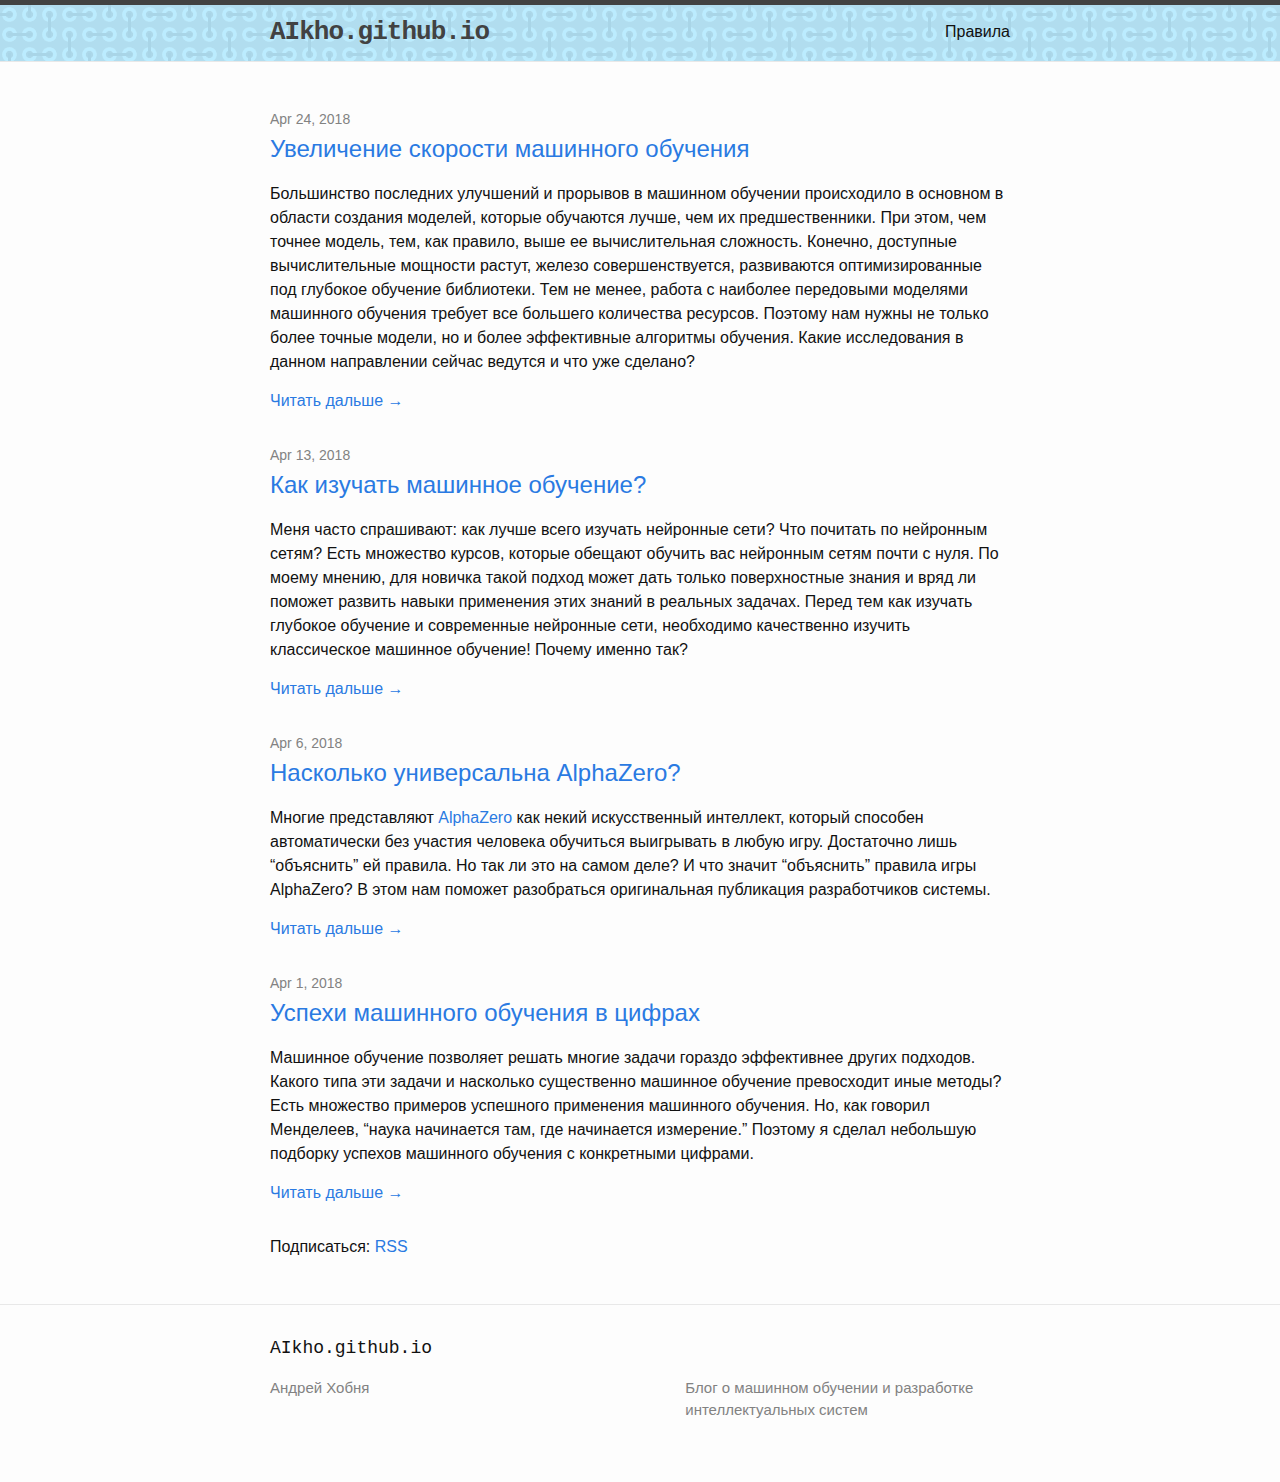
==== index.html @ f2a7d5c4 "new post" ====
<!DOCTYPE html>
<html lang="en"><head>
  <meta charset="utf-8">
  <meta http-equiv="X-UA-Compatible" content="IE=edge">
  <meta name="viewport" content="width=device-width, initial-scale=1"><!-- Begin Jekyll SEO tag v2.4.0 -->
<title>AIkho.github.io | Блог о машинном обучении и разработке интеллектуальных систем</title>
<meta name="generator" content="Jekyll v3.7.3" />
<meta property="og:title" content="AIkho.github.io" />
<meta name="author" content="Андрей Хобня" />
<meta property="og:locale" content="en_US" />
<meta name="description" content="Блог о машинном обучении и разработке интеллектуальных систем" />
<meta property="og:description" content="Блог о машинном обучении и разработке интеллектуальных систем" />
<link rel="canonical" href="https://aikho.github.io/" />
<meta property="og:url" content="https://aikho.github.io/" />
<meta property="og:site_name" content="AIkho.github.io" />
<script type="application/ld+json">
{"name":"AIkho.github.io","description":"Блог о машинном обучении и разработке интеллектуальных систем","author":{"@type":"Person","name":"Андрей Хобня"},"@type":"WebSite","url":"https://aikho.github.io/","headline":"AIkho.github.io","@context":"http://schema.org"}</script>
<!-- End Jekyll SEO tag -->
<link rel="stylesheet" href="/assets/main.css"><link type="application/atom+xml" rel="alternate" href="https://aikho.github.io/feed.xml" title="AIkho.github.io" /></head>
<body><header class="site-header" role="banner">

  <div class="wrapper"><a class="site-title" rel="author" href="/">AIkho.github.io</a><nav class="site-nav">
        <input type="checkbox" id="nav-trigger" class="nav-trigger" />
        <label for="nav-trigger">
          <span class="menu-icon">
            <svg viewBox="0 0 18 15" width="18px" height="15px">
              <path fill="#424242" d="M18,1.484c0,0.82-0.665,1.484-1.484,1.484H1.484C0.665,2.969,0,2.304,0,1.484l0,0C0,0.665,0.665,0,1.484,0 h15.031C17.335,0,18,0.665,18,1.484L18,1.484z"/>
              <path fill="#424242" d="M18,7.516C18,8.335,17.335,9,16.516,9H1.484C0.665,9,0,8.335,0,7.516l0,0c0-0.82,0.665-1.484,1.484-1.484 h15.031C17.335,6.031,18,6.696,18,7.516L18,7.516z"/>
              <path fill="#424242" d="M18,13.516C18,14.335,17.335,15,16.516,15H1.484C0.665,15,0,14.335,0,13.516l0,0 c0-0.82,0.665-1.484,1.484-1.484h15.031C17.335,12.031,18,12.696,18,13.516L18,13.516z"/>
            </svg>
          </span>
        </label>

        <div class="trigger"><a class="page-link" href="/rules/">Правила</a></div>
      </nav></div>
</header>
<main class="page-content" aria-label="Content">
      <div class="wrapper">
        <div class="home">
<h2 class="post-list-heading"></h2>
    <ul class="post-list"><li><span class="post-meta">Apr 24, 2018</span>
        <h3>
          <a class="post-link" href="/2018/04/24/machine-learning-training-performance.html">
            Увеличение скорости машинного обучения
          </a>
        </h3><p>Большинство последних улучшений и прорывов в машинном обучении происходило в основном в области создания моделей, которые обучаются лучше, чем их предшественники.
При этом, чем точнее модель, тем, как правило, выше ее вычислительная сложность.
Конечно, доступные вычислительные мощности растут, железо совершенствуется, развиваются оптимизированные под глубокое обучение библиотеки. Тем не менее,
работа с наиболее передовыми моделями машинного обучения требует все большего количества ресурсов. Поэтому нам нужны не только более точные модели,
но и более эффективные алгоритмы обучения.
Какие исследования в данном направлении сейчас ведутся и что уже сделано?</p>

<a href="/2018/04/24/machine-learning-training-performance.html" title="Увеличение скорости машинного обучения">Читать дальше →</a>
      </li><li><span class="post-meta">Apr 13, 2018</span>
        <h3>
          <a class="post-link" href="/2018/04/13/how-to-learn-machine-learning.html">
            Как изучать машинное обучение?
          </a>
        </h3><p>Меня часто спрашивают: как лучше всего изучать нейронные сети? Что почитать по нейронным сетям?
Есть множество курсов, которые обещают обучить вас нейронным сетям почти с нуля.
По моему мнению, для новичка такой подход может дать только поверхностные знания и вряд ли поможет развить навыки применения этих знаний в реальных задачах.
Перед тем как изучать глубокое обучение и современные нейронные сети, необходимо качественно изучить классическое машинное обучение!
Почему именно так?</p>

<a href="/2018/04/13/how-to-learn-machine-learning.html" title="Как изучать машинное обучение?">Читать дальше →</a>
      </li><li><span class="post-meta">Apr 6, 2018</span>
        <h3>
          <a class="post-link" href="/2018/04/06/how-universal-is-alpha-zero.html">
            Насколько универсальна AlphaZero?
          </a>
        </h3><p>Многие представляют <a href="https://ru.wikipedia.org/wiki/AlphaZero">AlphaZero</a> как некий искусственный интеллект, который способен автоматически без участия человека обучиться выигрывать в любую игру.
Достаточно лишь “объяснить” ей правила. Но так ли это на самом деле? И что значит “объяснить” правила игры AlphaZero?
В этом нам поможет разобраться оригинальная публикация разработчиков системы.</p>

<a href="/2018/04/06/how-universal-is-alpha-zero.html" title="Насколько универсальна AlphaZero?">Читать дальше →</a>
      </li><li><span class="post-meta">Apr 1, 2018</span>
        <h3>
          <a class="post-link" href="/2018/04/01/measurable-successes-of-ml.html">
            Успехи машинного обучения в цифрах
          </a>
        </h3><p>Машинное обучение позволяет решать многие задачи гораздо эффективнее других подходов.
Какого типа эти задачи и насколько существенно машинное обучение превосходит иные методы? 
Есть множество примеров успешного применения машинного обучения. Но, как говорил Менделеев, “наука начинается там, где начинается измерение.”
Поэтому я сделал небольшую подборку успехов машинного обучения с конкретными цифрами.</p>

<a href="/2018/04/01/measurable-successes-of-ml.html" title="Успехи машинного обучения в цифрах">Читать дальше →</a>
      </li></ul>

    <p class="rss-subscribe">Подписаться: <a href="/feed.xml">RSS</a></p></div>

      </div>
    </main><footer class="site-footer h-card">
  <data class="u-url" href="/"></data>

  <div class="wrapper">

    <h2 class="footer-heading">AIkho.github.io</h2>

    <div class="footer-col-wrapper">
      <div class="footer-col footer-col-1">
        <ul class="contact-list">
          <li class="p-name">Андрей Хобня</li></ul>
      </div>

      <div class="footer-col footer-col-2"><ul class="social-media-list"></ul>
</div>

      <div class="footer-col footer-col-3">
        <p>Блог о машинном обучении и разработке интеллектуальных систем</p>
      </div>
    </div>

  </div>

</footer>
</body>

</html>
---- assets/main.css ----
/**
 * Reset some basic elements
 */
body, h1, h2, h3, h4, h5, h6,
p, blockquote, pre, hr,
dl, dd, ol, ul, figure {
  margin: 0;
  padding: 0; }

/**
 * Basic styling
 */
body {
  font: 400 16px/1.5 -apple-system, BlinkMacSystemFont, "Segoe UI", Roboto, Helvetica, Arial, sans-serif, "Apple Color Emoji", "Segoe UI Emoji", "Segoe UI Symbol";
  color: #111;
  background-color: #fdfdfd;
  -webkit-text-size-adjust: 100%;
  -webkit-font-feature-settings: "kern" 1;
  -moz-font-feature-settings: "kern" 1;
  -o-font-feature-settings: "kern" 1;
  font-feature-settings: "kern" 1;
  font-kerning: normal; }

/**
 * Set `margin-bottom` to maintain vertical rhythm
 */
h1, h2, h3, h4, h5, h6,
p, blockquote, pre,
ul, ol, dl, figure,
.highlight {
  margin-bottom: 15px; }

/**
 * `main` element
 */
main {
  display: block;
  /* Default value of `display` of `main` element is 'inline' in IE 11. */ }

/**
 * Images
 */
img {
  max-width: 100%;
  vertical-align: middle; }

/**
 * Figures
 */
figure > img {
  display: block; }

figcaption {
  font-size: 14px; }

/**
 * Lists
 */
ul, ol {
  margin-left: 30px; }

li > ul,
li > ol {
  margin-bottom: 0; }

/**
 * Headings
 */
h1, h2, h3, h4, h5, h6 {
  font-weight: 400; }

/**
 * Links
 */
a {
  color: #2a7ae2;
  text-decoration: none; }
  a:visited {
    color: #1756a9; }
  a:hover {
    color: #111;
    text-decoration: underline; }
  .social-media-list a:hover {
    text-decoration: none; }
    .social-media-list a:hover .username {
      text-decoration: underline; }

/**
 * Blockquotes
 */
blockquote {
  color: #828282;
  border-left: 4px solid #e8e8e8;
  padding-left: 15px;
  font-size: 18px;
  letter-spacing: -1px;
  font-style: italic; }
  blockquote > :last-child {
    margin-bottom: 0; }

/**
 * Code formatting
 */
pre,
code {
  font-size: 15px;
  border: 1px solid #e8e8e8;
  border-radius: 3px;
  background-color: #eef; }

code {
  padding: 1px 5px; }

pre {
  padding: 8px 12px;
  overflow-x: auto; }
  pre > code {
    border: 0;
    padding-right: 0;
    padding-left: 0; }

/**
 * Wrapper
 */
.wrapper {
  max-width: -webkit-calc(800px - (30px * 2));
  max-width: calc(800px - (30px * 2));
  margin-right: auto;
  margin-left: auto;
  padding-right: 30px;
  padding-left: 30px; }
  @media screen and (max-width: 800px) {
    .wrapper {
      max-width: -webkit-calc(800px - (30px));
      max-width: calc(800px - (30px));
      padding-right: 15px;
      padding-left: 15px; } }

/**
 * Clearfix
 */
.wrapper:after, .footer-col-wrapper:after {
  content: "";
  display: table;
  clear: both; }

/**
 * Icons
 */
.svg-icon {
  width: 16px;
  height: 16px;
  display: inline-block;
  fill: #828282;
  padding-right: 5px;
  vertical-align: text-top; }

.social-media-list li + li {
  padding-top: 5px; }

/**
 * Tables
 */
table {
  margin-bottom: 30px;
  width: 100%;
  text-align: left;
  color: #3f3f3f;
  border-collapse: collapse;
  border: 1px solid #e8e8e8; }
  table tr:nth-child(even) {
    background-color: #f7f7f7; }
  table th, table td {
    padding: 10px 15px; }
  table th {
    background-color: #f0f0f0;
    border: 1px solid #dedede;
    border-bottom-color: #c9c9c9; }
  table td {
    border: 1px solid #e8e8e8; }

/**
 * Site header
 */
.site-header {
  border-top: 5px solid #424242;
  border-bottom: 1px solid #e8e8e8;
  min-height: 55.95px;
  background: url("./img/header_back.png");
  position: relative; }

.site-title {
  font-size: 26px;
  font-weight: bold;
  font-family: Courier;
  line-height: 54px;
  letter-spacing: -1px;
  margin-bottom: 0;
  float: left; }
  .site-title, .site-title:visited {
    color: #424242; }

.site-nav {
  float: right;
  line-height: 54px; }
  .site-nav .nav-trigger {
    display: none; }
  .site-nav .menu-icon {
    display: none; }
  .site-nav .page-link {
    color: #111;
    line-height: 1.5; }
    .site-nav .page-link:not(:last-child) {
      margin-right: 20px; }
  @media screen and (max-width: 600px) {
    .site-nav {
      position: absolute;
      top: 9px;
      right: 15px;
      background-color: #fdfdfd;
      border: 1px solid #e8e8e8;
      border-radius: 5px;
      text-align: right; }
      .site-nav label[for="nav-trigger"] {
        display: block;
        float: right;
        width: 36px;
        height: 36px;
        z-index: 2;
        cursor: pointer; }
      .site-nav .menu-icon {
        display: block;
        float: right;
        width: 36px;
        height: 26px;
        line-height: 0;
        padding-top: 10px;
        text-align: center; }
        .site-nav .menu-icon > svg path {
          fill: #424242; }
      .site-nav input ~ .trigger {
        clear: both;
        display: none; }
      .site-nav input:checked ~ .trigger {
        display: block;
        padding-bottom: 5px; }
      .site-nav .page-link {
        display: block;
        padding: 5px 10px;
        margin-left: 20px; }
        .site-nav .page-link:not(:last-child) {
          margin-right: 0; } }

/**
 * Site footer
 */
.site-footer {
  border-top: 1px solid #e8e8e8;
  padding: 30px 0; }

.footer-heading {
  font-size: 18px;
  margin-bottom: 15px;
  font-family: Courier; }

.contact-list,
.social-media-list {
  list-style: none;
  margin-left: 0; }

.footer-col-wrapper {
  font-size: 15px;
  color: #828282;
  margin-left: -15px; }

.footer-col {
  float: left;
  margin-bottom: 15px;
  padding-left: 15px; }

.footer-col-1 {
  width: -webkit-calc(35% - (30px / 2));
  width: calc(35% - (30px / 2)); }

.footer-col-2 {
  width: -webkit-calc(20% - (30px / 2));
  width: calc(20% - (30px / 2)); }

.footer-col-3 {
  width: -webkit-calc(45% - (30px / 2));
  width: calc(45% - (30px / 2)); }

@media screen and (max-width: 800px) {
  .footer-col-1,
  .footer-col-2 {
    width: -webkit-calc(50% - (30px / 2));
    width: calc(50% - (30px / 2)); }

  .footer-col-3 {
    width: -webkit-calc(100% - (30px / 2));
    width: calc(100% - (30px / 2)); } }
@media screen and (max-width: 600px) {
  .footer-col {
    float: none;
    width: -webkit-calc(100% - (30px / 2));
    width: calc(100% - (30px / 2)); } }
/**
 * Page content
 */
.page-content {
  padding: 30px 0; }

.page-heading {
  font-size: 32px; }

.post-list-heading {
  font-size: 28px; }

.post-list {
  margin-left: 0;
  list-style: none; }
  .post-list > li {
    margin-bottom: 30px; }

.post-meta {
  font-size: 14px;
  color: #828282; }

.post-link {
  display: block;
  font-size: 24px; }

/**
 * Posts
 */
.post-header {
  margin-bottom: 30px; }

.post-title {
  font-size: 42px;
  letter-spacing: -1px;
  line-height: 1; }
  @media screen and (max-width: 800px) {
    .post-title {
      font-size: 36px; } }

.post-content {
  margin-bottom: 30px; }
  .post-content h2 {
    font-size: 32px; }
    @media screen and (max-width: 800px) {
      .post-content h2 {
        font-size: 28px; } }
  .post-content h3 {
    font-size: 26px; }
    @media screen and (max-width: 800px) {
      .post-content h3 {
        font-size: 22px; } }
  .post-content h4 {
    font-size: 20px; }
    @media screen and (max-width: 800px) {
      .post-content h4 {
        font-size: 18px; } }

/**
 * Syntax highlighting styles
 */
.highlight {
  background: #fff; }
  .highlighter-rouge .highlight {
    background: #eef; }
  .highlight .c {
    color: #998;
    font-style: italic; }
  .highlight .err {
    color: #a61717;
    background-color: #e3d2d2; }
  .highlight .k {
    font-weight: bold; }
  .highlight .o {
    font-weight: bold; }
  .highlight .cm {
    color: #998;
    font-style: italic; }
  .highlight .cp {
    color: #999;
    font-weight: bold; }
  .highlight .c1 {
    color: #998;
    font-style: italic; }
  .highlight .cs {
    color: #999;
    font-weight: bold;
    font-style: italic; }
  .highlight .gd {
    color: #000;
    background-color: #fdd; }
  .highlight .gd .x {
    color: #000;
    background-color: #faa; }
  .highlight .ge {
    font-style: italic; }
  .highlight .gr {
    color: #a00; }
  .highlight .gh {
    color: #999; }
  .highlight .gi {
    color: #000;
    background-color: #dfd; }
  .highlight .gi .x {
    color: #000;
    background-color: #afa; }
  .highlight .go {
    color: #888; }
  .highlight .gp {
    color: #555; }
  .highlight .gs {
    font-weight: bold; }
  .highlight .gu {
    color: #aaa; }
  .highlight .gt {
    color: #a00; }
  .highlight .kc {
    font-weight: bold; }
  .highlight .kd {
    font-weight: bold; }
  .highlight .kp {
    font-weight: bold; }
  .highlight .kr {
    font-weight: bold; }
  .highlight .kt {
    color: #458;
    font-weight: bold; }
  .highlight .m {
    color: #099; }
  .highlight .s {
    color: #d14; }
  .highlight .na {
    color: #008080; }
  .highlight .nb {
    color: #0086B3; }
  .highlight .nc {
    color: #458;
    font-weight: bold; }
  .highlight .no {
    color: #008080; }
  .highlight .ni {
    color: #800080; }
  .highlight .ne {
    color: #900;
    font-weight: bold; }
  .highlight .nf {
    color: #900;
    font-weight: bold; }
  .highlight .nn {
    color: #555; }
  .highlight .nt {
    color: #000080; }
  .highlight .nv {
    color: #008080; }
  .highlight .ow {
    font-weight: bold; }
  .highlight .w {
    color: #bbb; }
  .highlight .mf {
    color: #099; }
  .highlight .mh {
    color: #099; }
  .highlight .mi {
    color: #099; }
  .highlight .mo {
    color: #099; }
  .highlight .sb {
    color: #d14; }
  .highlight .sc {
    color: #d14; }
  .highlight .sd {
    color: #d14; }
  .highlight .s2 {
    color: #d14; }
  .highlight .se {
    color: #d14; }
  .highlight .sh {
    color: #d14; }
  .highlight .si {
    color: #d14; }
  .highlight .sx {
    color: #d14; }
  .highlight .sr {
    color: #009926; }
  .highlight .s1 {
    color: #d14; }
  .highlight .ss {
    color: #990073; }
  .highlight .bp {
    color: #999; }
  .highlight .vc {
    color: #008080; }
  .highlight .vg {
    color: #008080; }
  .highlight .vi {
    color: #008080; }
  .highlight .il {
    color: #099; }
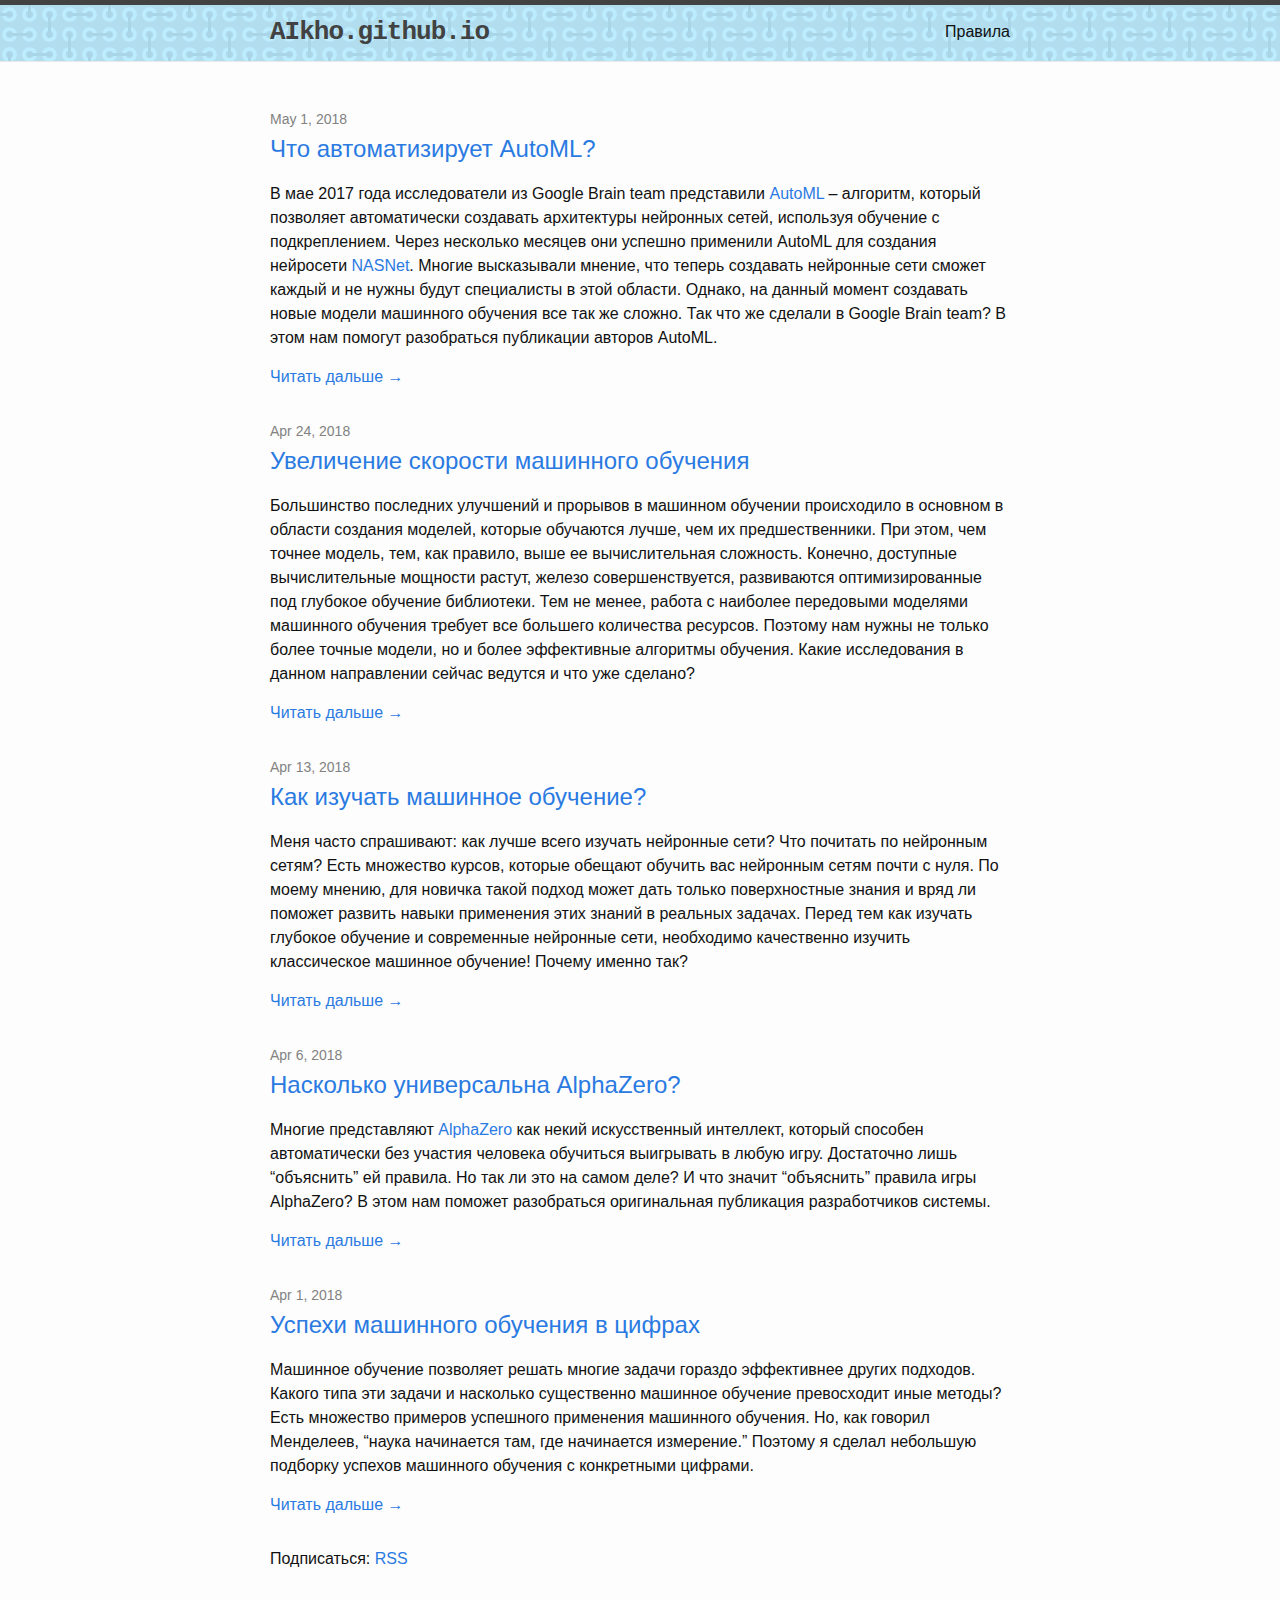
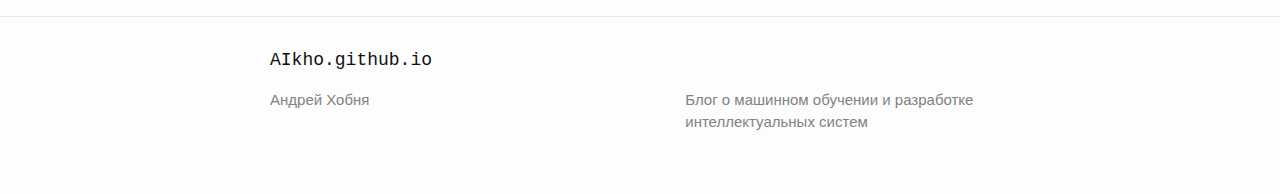
==== commit f0ca3612: "new post" ====
--- a/index.html
+++ b/index.html
@@ -38,7 +38,19 @@
       <div class="wrapper">
         <div class="home">
 <h2 class="post-list-heading"></h2>
-    <ul class="post-list"><li><span class="post-meta">Apr 24, 2018</span>
+    <ul class="post-list"><li><span class="post-meta">May 1, 2018</span>
+        <h3>
+          <a class="post-link" href="/2018/05/01/what-does-automl-automate.html">
+            Что автоматизирует AutoML?
+          </a>
+        </h3><p>В мае 2017 года исследователи из Google Brain team представили <a href="https://research.googleblog.com/2017/05/using-machine-learning-to-explore.html">AutoML</a> – алгоритм,
+который позволяет автоматически создавать архитектуры нейронных сетей, используя обучение с подкреплением. Через несколько месяцев они успешно применили AutoML
+для создания нейросети <a href="https://research.googleblog.com/2017/11/automl-for-large-scale-image.html">NASNet</a>. Многие высказывали мнение, что теперь создавать
+нейронные сети сможет каждый и не нужны будут специалисты в этой области. Однако, на данный момент создавать новые модели машинного обучения все так же сложно.
+Так что же сделали в Google Brain team? В этом нам помогут разобраться публикации авторов AutoML.</p>
+
+<a href="/2018/05/01/what-does-automl-automate.html" title="Что автоматизирует AutoML?">Читать дальше →</a>
+      </li><li><span class="post-meta">Apr 24, 2018</span>
         <h3>
           <a class="post-link" href="/2018/04/24/machine-learning-training-performance.html">
             Увеличение скорости машинного обучения
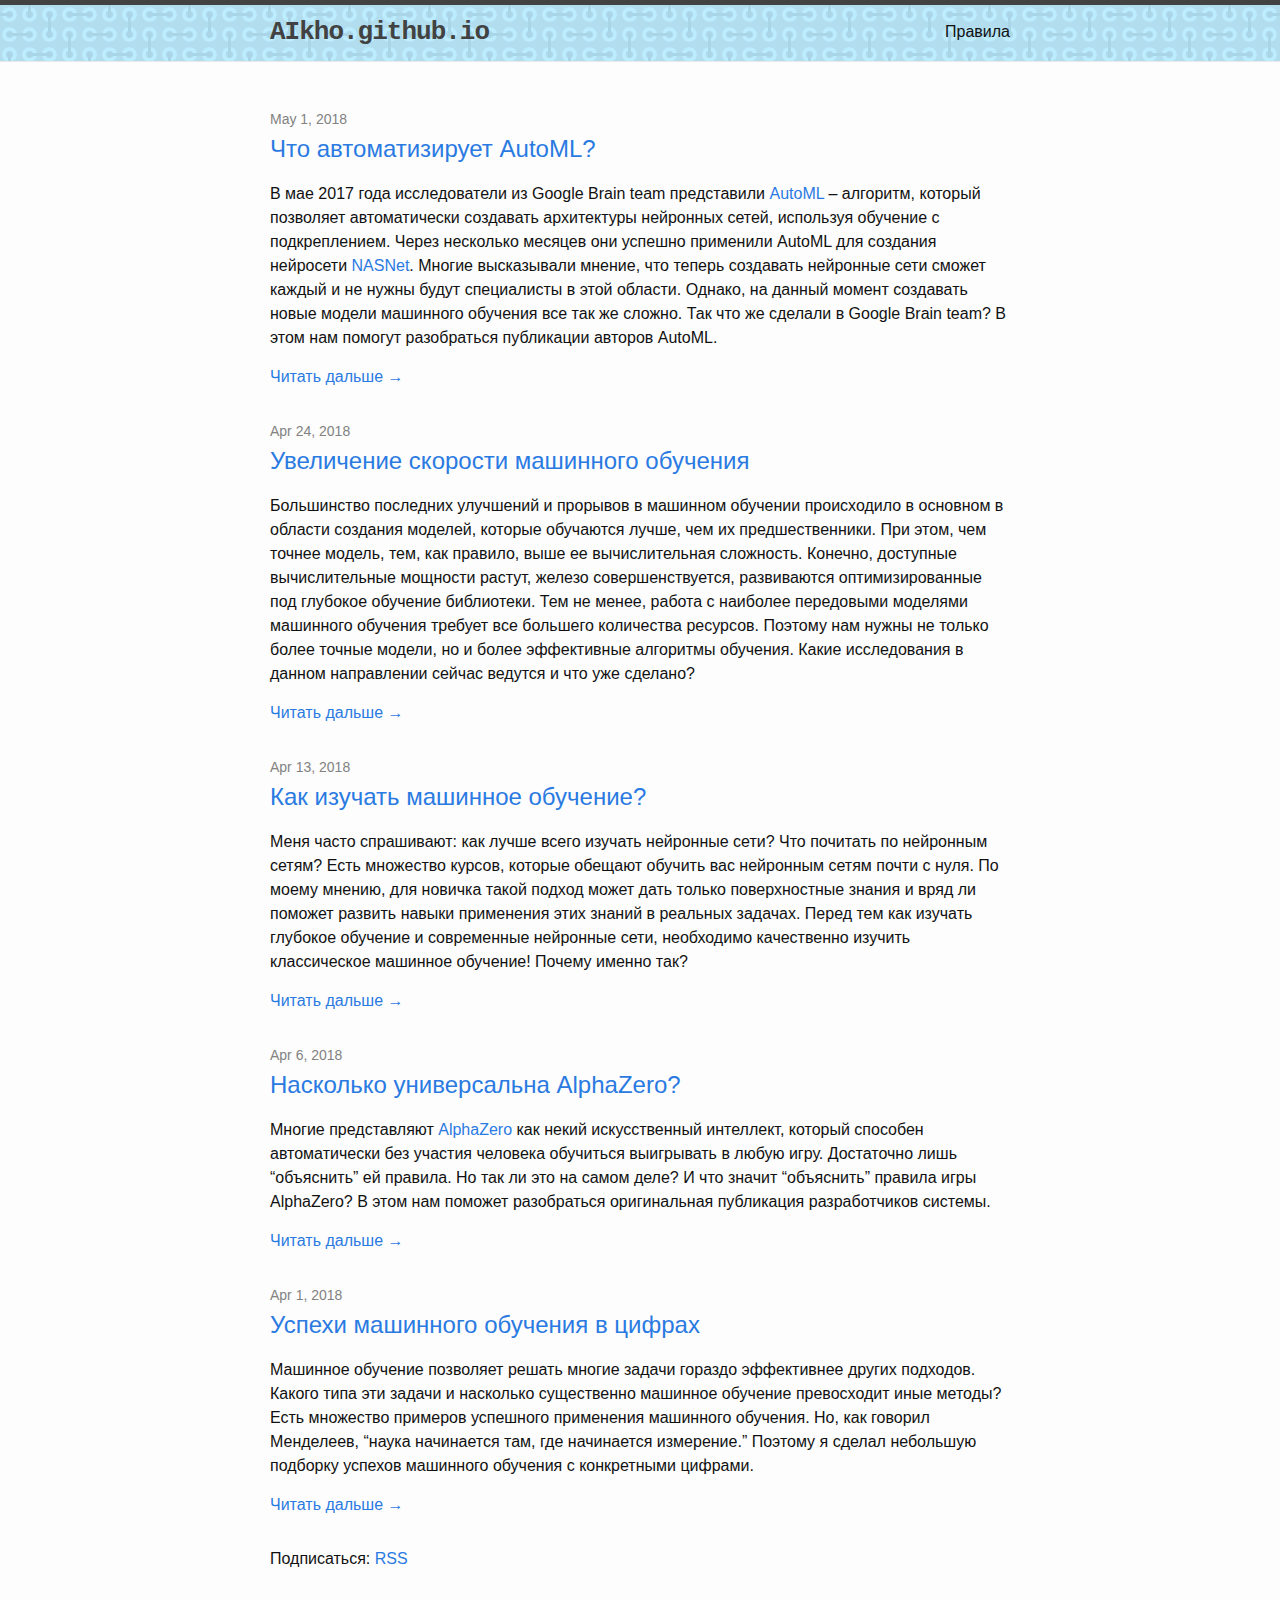
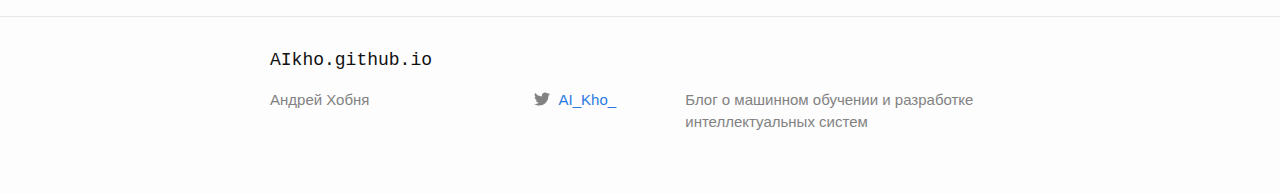
==== commit 0deaa164: "add twitter link" ====
--- a/index.html
+++ b/index.html
@@ -114,7 +114,7 @@
           <li class="p-name">Андрей Хобня</li></ul>
       </div>
 
-      <div class="footer-col footer-col-2"><ul class="social-media-list"></ul>
+      <div class="footer-col footer-col-2"><ul class="social-media-list"><li><a href="https://www.twitter.com/AI_Kho_"><svg class="svg-icon"><use xlink:href="/assets/minima-social-icons.svg#twitter"></use></svg> <span class="username">AI_Kho_</span></a></li></ul>
 </div>
 
       <div class="footer-col footer-col-3">
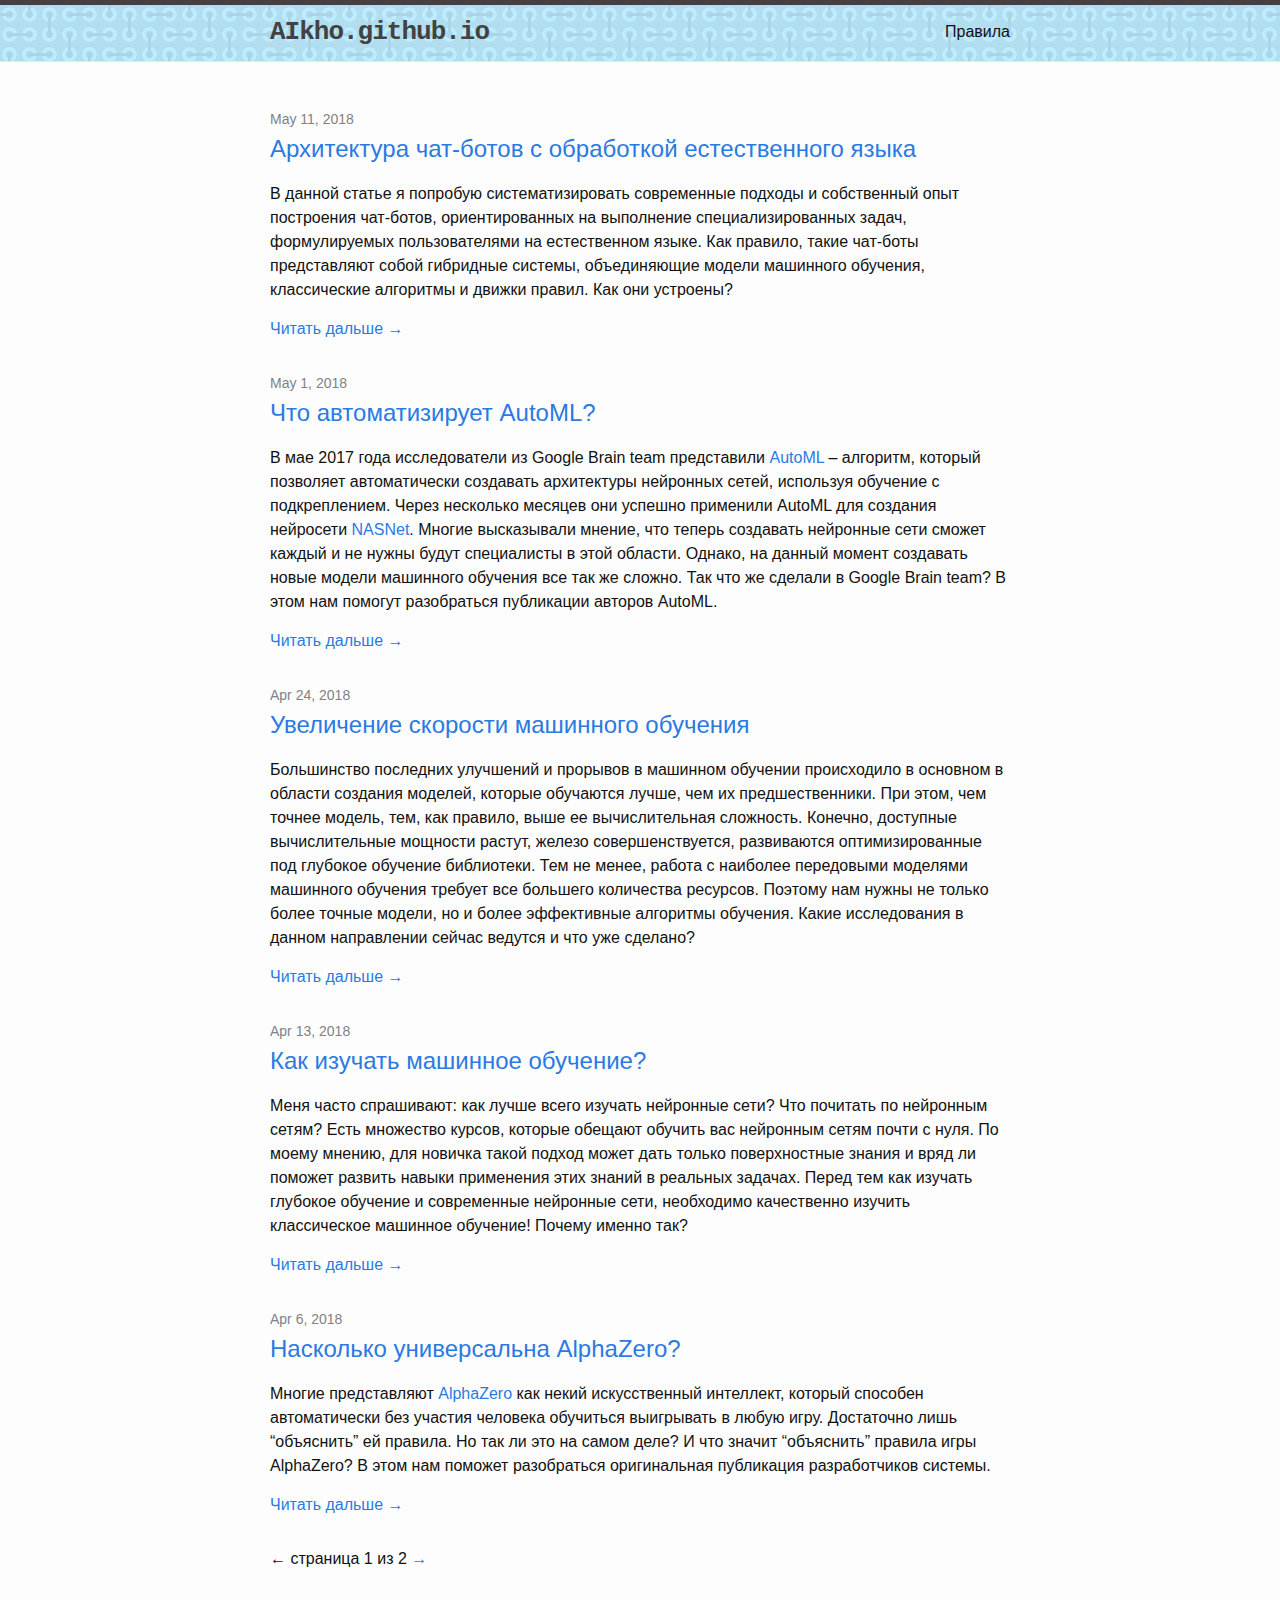
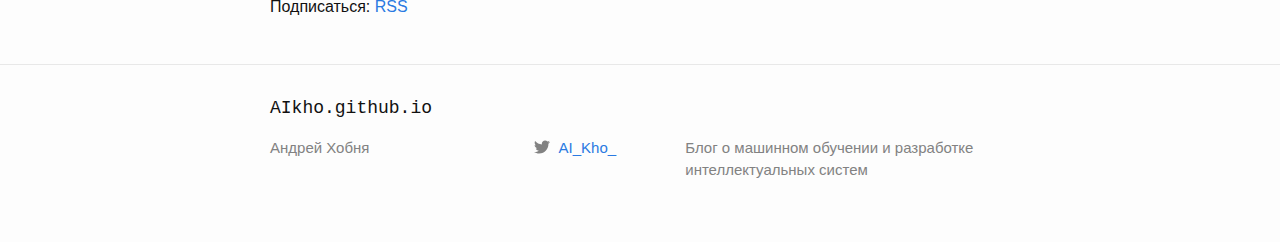
==== commit 75d9ed1b: "new post and pagination" ====
--- a/index.html
+++ b/index.html
@@ -13,6 +13,7 @@
 <link rel="canonical" href="https://aikho.github.io/" />
 <meta property="og:url" content="https://aikho.github.io/" />
 <meta property="og:site_name" content="AIkho.github.io" />
+<link rel="next" href="https://aikho.github.io/blog/page2/" />
 <script type="application/ld+json">
 {"name":"AIkho.github.io","description":"Блог о машинном обучении и разработке интеллектуальных систем","author":{"@type":"Person","name":"Андрей Хобня"},"@type":"WebSite","url":"https://aikho.github.io/","headline":"AIkho.github.io","@context":"http://schema.org"}</script>
 <!-- End Jekyll SEO tag -->
@@ -36,9 +37,18 @@
 </header>
 <main class="page-content" aria-label="Content">
       <div class="wrapper">
-        <div class="home">
-<h2 class="post-list-heading"></h2>
-    <ul class="post-list"><li><span class="post-meta">May 1, 2018</span>
+        <div class="home"><h2 class="post-list-heading"></h2>
+    <ul class="post-list"><li><span class="post-meta">May 11, 2018</span>
+        <h3>
+          <a class="post-link" href="/2018/05/11/architecture-of-task-oriented-chat-bots.html">
+            Архитектура чат-ботов с обработкой естественного языка
+          </a>
+        </h3><p>В данной статье я попробую систематизировать современные подходы и собственный опыт построения чат-ботов, ориентированных на выполнение специализированных задач,
+формулируемых пользователями на естественном языке. Как правило, такие чат-боты представляют собой гибридные системы, объединяющие модели машинного обучения,
+классические алгоритмы и движки правил. Как они устроены?</p>
+
+<a href="/2018/05/11/architecture-of-task-oriented-chat-bots.html" title="Архитектура чат-ботов с обработкой естественного языка">Читать дальше →</a>
+      </li><li><span class="post-meta">May 1, 2018</span>
         <h3>
           <a class="post-link" href="/2018/05/01/what-does-automl-automate.html">
             Что автоматизирует AutoML?
@@ -85,19 +95,20 @@
 В этом нам поможет разобраться оригинальная публикация разработчиков системы.</p>
 
 <a href="/2018/04/06/how-universal-is-alpha-zero.html" title="Насколько универсальна AlphaZero?">Читать дальше →</a>
-      </li><li><span class="post-meta">Apr 1, 2018</span>
-        <h3>
-          <a class="post-link" href="/2018/04/01/measurable-successes-of-ml.html">
-            Успехи машинного обучения в цифрах
-          </a>
-        </h3><p>Машинное обучение позволяет решать многие задачи гораздо эффективнее других подходов.
-Какого типа эти задачи и насколько существенно машинное обучение превосходит иные методы? 
-Есть множество примеров успешного применения машинного обучения. Но, как говорил Менделеев, “наука начинается там, где начинается измерение.”
-Поэтому я сделал небольшую подборку успехов машинного обучения с конкретными цифрами.</p>
-
-<a href="/2018/04/01/measurable-successes-of-ml.html" title="Успехи машинного обучения в цифрах">Читать дальше →</a>
       </li></ul>
 
+    <!-- Pagination links -->
+    <div class="pagination">
+    
+      <span class="previous">← </span>
+    
+      <span class="page_number ">страница 1 из 2</span>
+    
+      <a href="/blog/page2/" class="next" title="Предыдущая"> →</a>
+    
+    </div>
+
+    <div>&nbsp;</div>
     <p class="rss-subscribe">Подписаться: <a href="/feed.xml">RSS</a></p></div>
 
       </div>
--- a/assets/main.css
+++ b/assets/main.css
@@ -178,6 +178,10 @@
     border-bottom-color: #c9c9c9; }
   table td {
     border: 1px solid #e8e8e8; }
+
+.center-image {
+  margin: 0 auto;
+  display: block; }
 
 /**
  * Site header
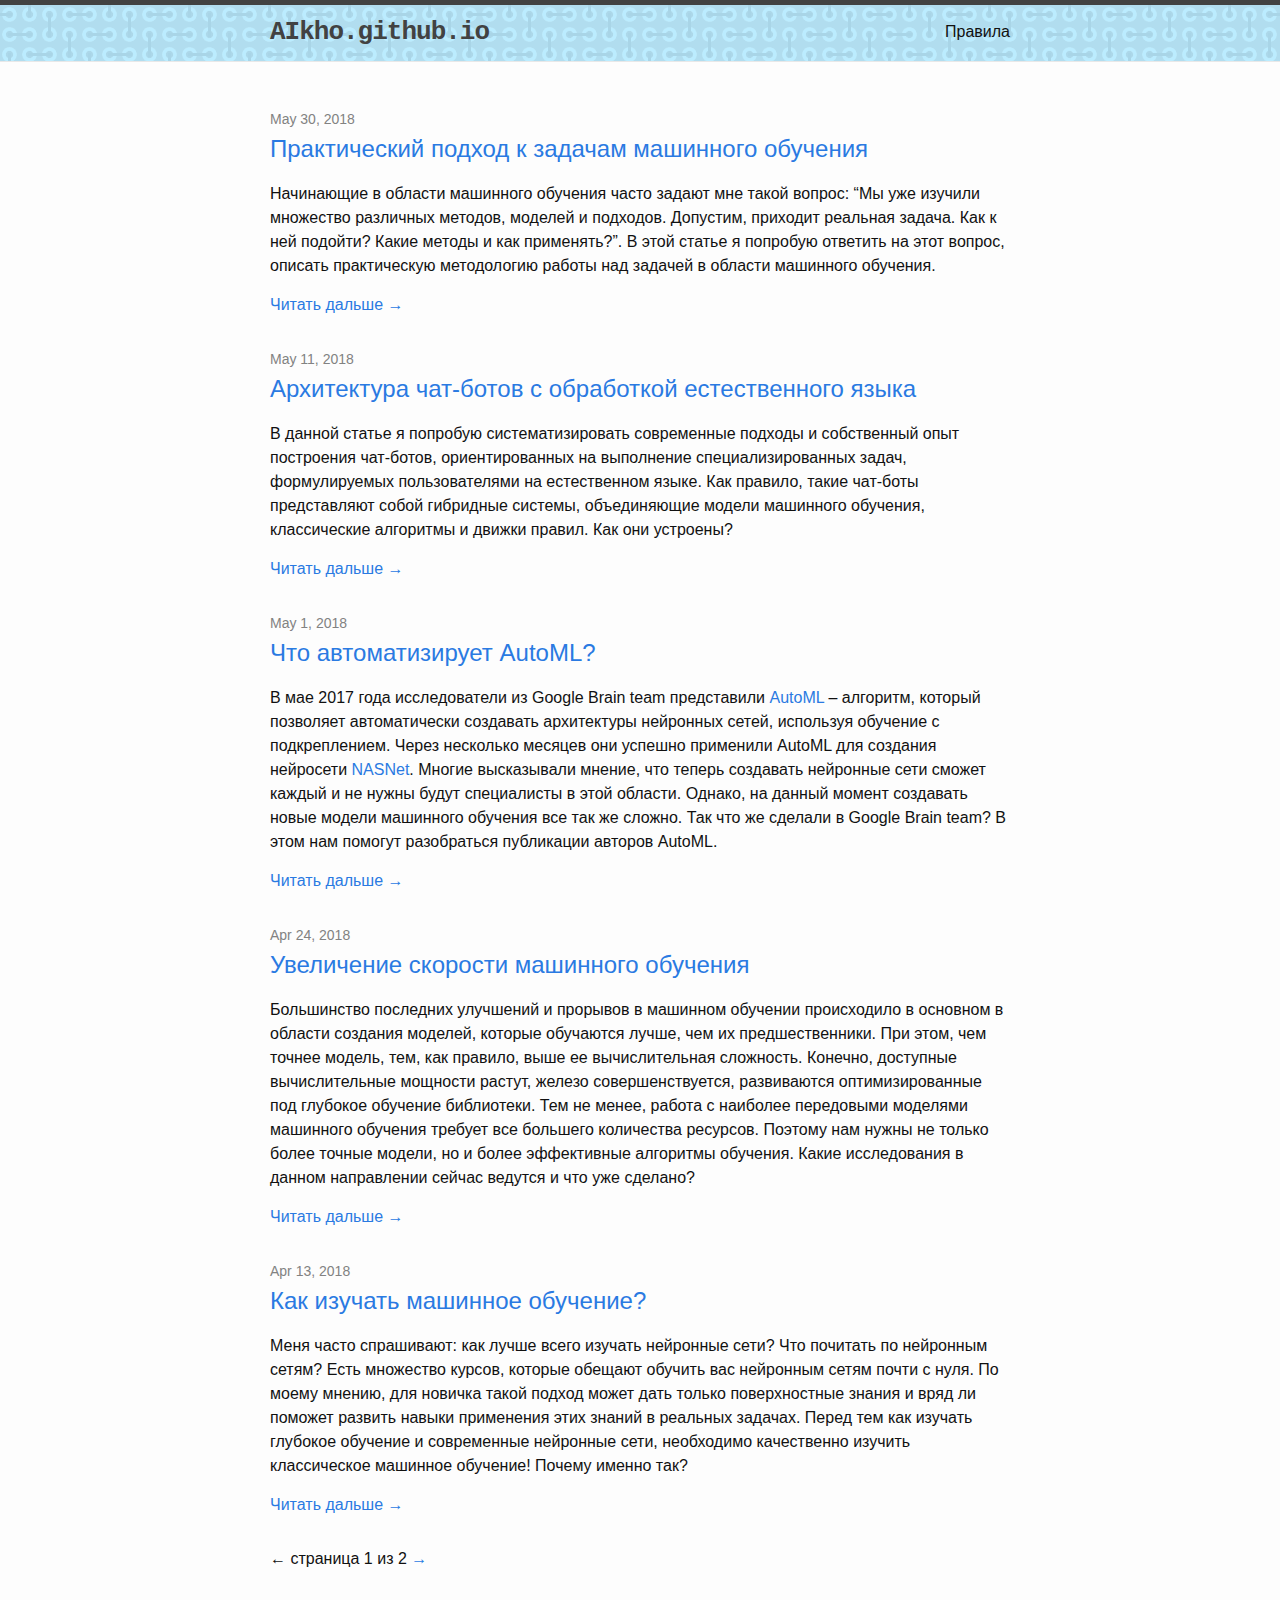
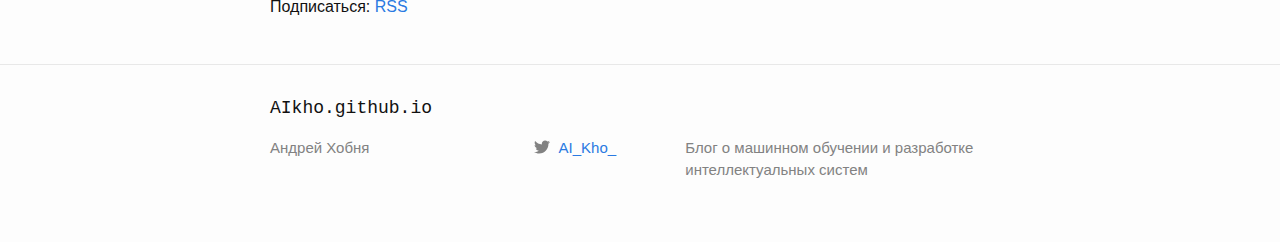
==== commit ad2c4cbc: "new post" ====
--- a/index.html
+++ b/index.html
@@ -38,7 +38,17 @@
 <main class="page-content" aria-label="Content">
       <div class="wrapper">
         <div class="home"><h2 class="post-list-heading"></h2>
-    <ul class="post-list"><li><span class="post-meta">May 11, 2018</span>
+    <ul class="post-list"><li><span class="post-meta">May 30, 2018</span>
+        <h3>
+          <a class="post-link" href="/2018/05/30/practical-approach-to-ml-problems.html">
+            Практический подход к задачам машинного обучения
+          </a>
+        </h3><p>Начинающие в области машинного обучения часто задают мне такой вопрос: “Мы уже изучили множество различных методов, моделей и подходов.
+Допустим, приходит реальная задача. Как к ней подойти? Какие методы и как применять?”. В этой статье я попробую ответить на этот вопрос, описать практическую
+методологию работы над задачей в области машинного обучения.</p>
+
+<a href="/2018/05/30/practical-approach-to-ml-problems.html" title="Практический подход к задачам машинного обучения">Читать дальше →</a>
+      </li><li><span class="post-meta">May 11, 2018</span>
         <h3>
           <a class="post-link" href="/2018/05/11/architecture-of-task-oriented-chat-bots.html">
             Архитектура чат-ботов с обработкой естественного языка
@@ -85,16 +95,6 @@
 Почему именно так?</p>
 
 <a href="/2018/04/13/how-to-learn-machine-learning.html" title="Как изучать машинное обучение?">Читать дальше →</a>
-      </li><li><span class="post-meta">Apr 6, 2018</span>
-        <h3>
-          <a class="post-link" href="/2018/04/06/how-universal-is-alpha-zero.html">
-            Насколько универсальна AlphaZero?
-          </a>
-        </h3><p>Многие представляют <a href="https://ru.wikipedia.org/wiki/AlphaZero">AlphaZero</a> как некий искусственный интеллект, который способен автоматически без участия человека обучиться выигрывать в любую игру.
-Достаточно лишь “объяснить” ей правила. Но так ли это на самом деле? И что значит “объяснить” правила игры AlphaZero?
-В этом нам поможет разобраться оригинальная публикация разработчиков системы.</p>
-
-<a href="/2018/04/06/how-universal-is-alpha-zero.html" title="Насколько универсальна AlphaZero?">Читать дальше →</a>
       </li></ul>
 
     <!-- Pagination links -->
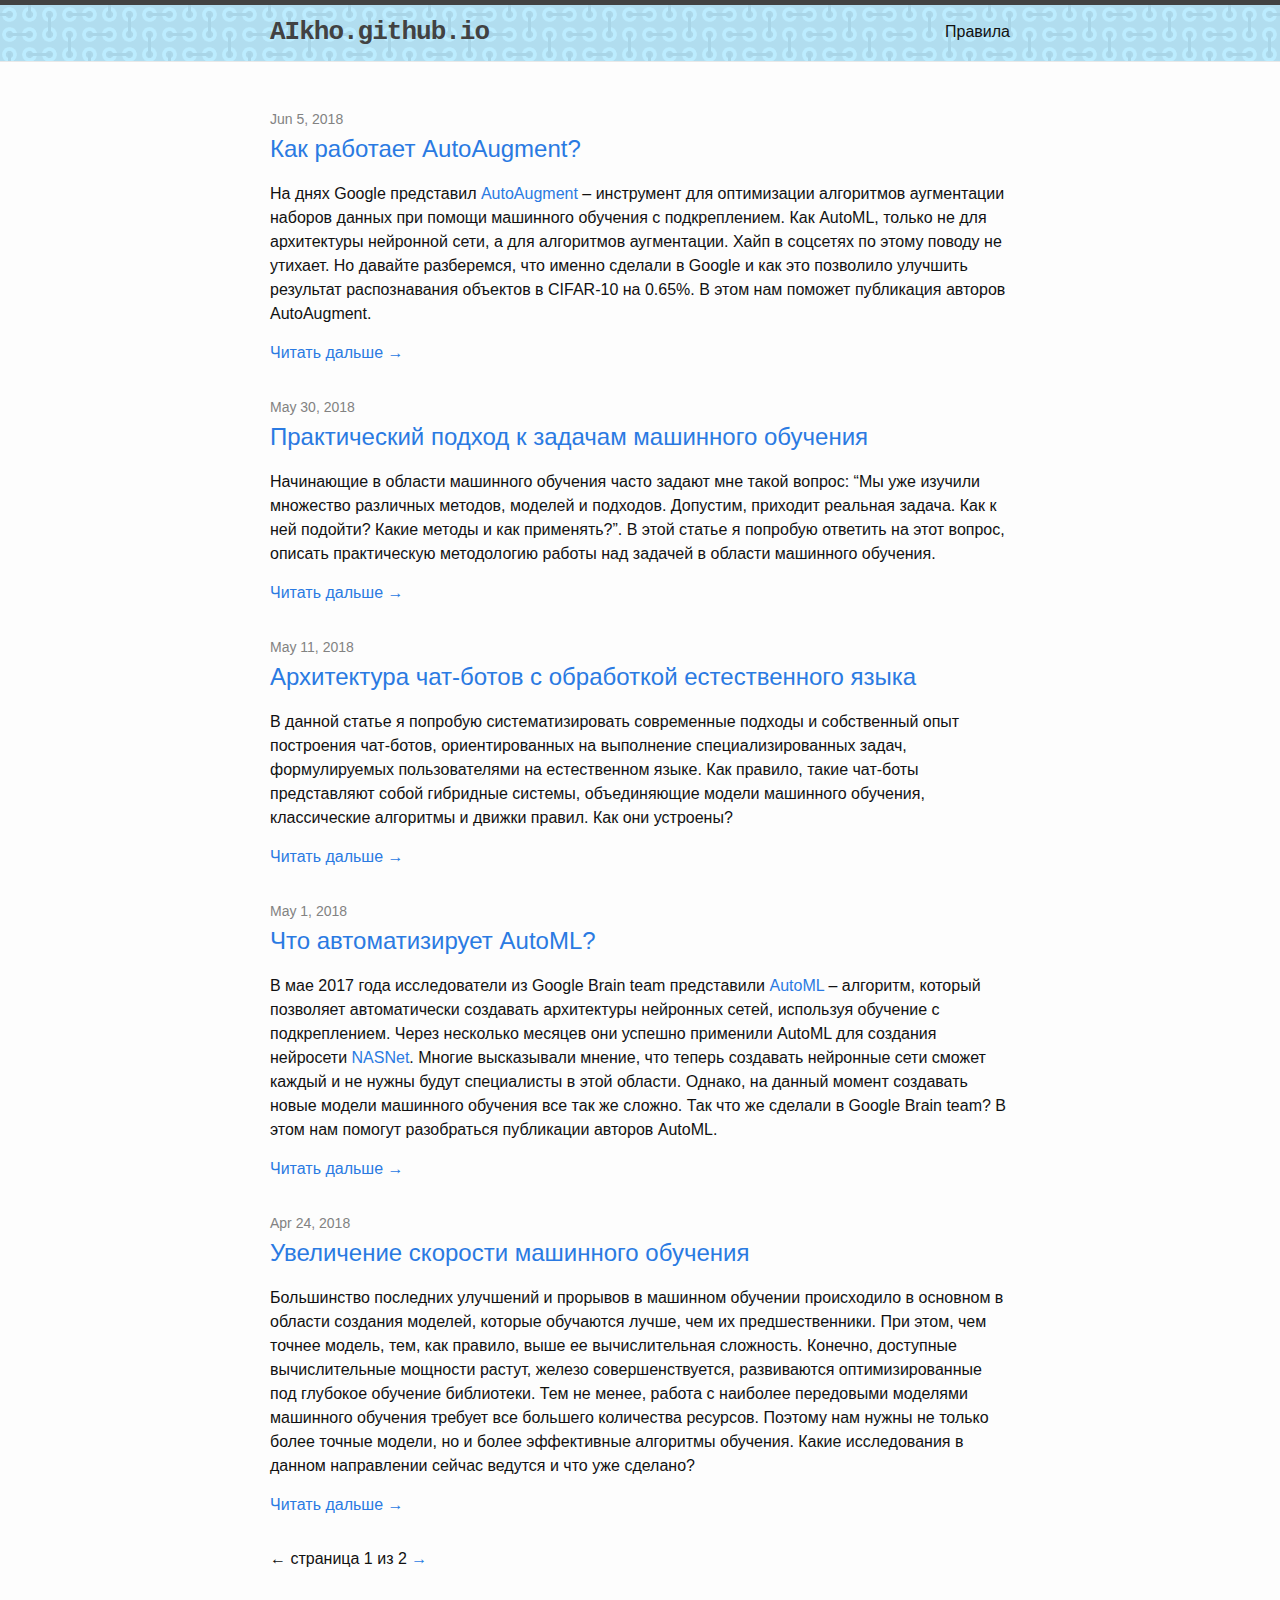
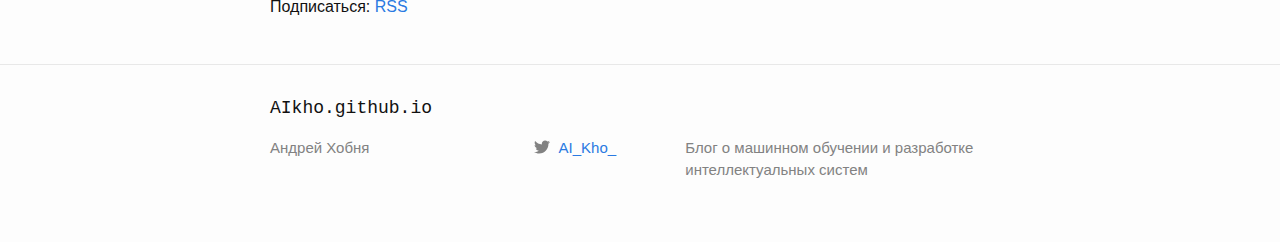
==== commit 8de3757a: "new post" ====
--- a/index.html
+++ b/index.html
@@ -38,7 +38,18 @@
 <main class="page-content" aria-label="Content">
       <div class="wrapper">
         <div class="home"><h2 class="post-list-heading"></h2>
-    <ul class="post-list"><li><span class="post-meta">May 30, 2018</span>
+    <ul class="post-list"><li><span class="post-meta">Jun 5, 2018</span>
+        <h3>
+          <a class="post-link" href="/2018/06/05/how-does-autoaugment-work.html">
+            Как работает AutoAugment?
+          </a>
+        </h3><p>На днях Google представил <a href="https://ai.googleblog.com/2018/06/improving-deep-learning-performance.html">AutoAugment</a> – инструмент для оптимизации алгоритмов
+аугментации наборов данных при помощи машинного обучения с подкреплением. Как AutoML, только не для архитектуры нейронной сети, а для алгоритмов аугментации. Хайп в соцсетях по
+этому поводу не утихает. Но давайте разберемся, что именно сделали в Google и как это позволило улучшить результат распознавания объектов в CIFAR-10 на 0.65%.
+В этом нам поможет публикация авторов AutoAugment.</p>
+
+<a href="/2018/06/05/how-does-autoaugment-work.html" title="Как работает AutoAugment?">Читать дальше →</a>
+      </li><li><span class="post-meta">May 30, 2018</span>
         <h3>
           <a class="post-link" href="/2018/05/30/practical-approach-to-ml-problems.html">
             Практический подход к задачам машинного обучения
@@ -83,18 +94,6 @@
 Какие исследования в данном направлении сейчас ведутся и что уже сделано?</p>
 
 <a href="/2018/04/24/machine-learning-training-performance.html" title="Увеличение скорости машинного обучения">Читать дальше →</a>
-      </li><li><span class="post-meta">Apr 13, 2018</span>
-        <h3>
-          <a class="post-link" href="/2018/04/13/how-to-learn-machine-learning.html">
-            Как изучать машинное обучение?
-          </a>
-        </h3><p>Меня часто спрашивают: как лучше всего изучать нейронные сети? Что почитать по нейронным сетям?
-Есть множество курсов, которые обещают обучить вас нейронным сетям почти с нуля.
-По моему мнению, для новичка такой подход может дать только поверхностные знания и вряд ли поможет развить навыки применения этих знаний в реальных задачах.
-Перед тем как изучать глубокое обучение и современные нейронные сети, необходимо качественно изучить классическое машинное обучение!
-Почему именно так?</p>
-
-<a href="/2018/04/13/how-to-learn-machine-learning.html" title="Как изучать машинное обучение?">Читать дальше →</a>
       </li></ul>
 
     <!-- Pagination links -->
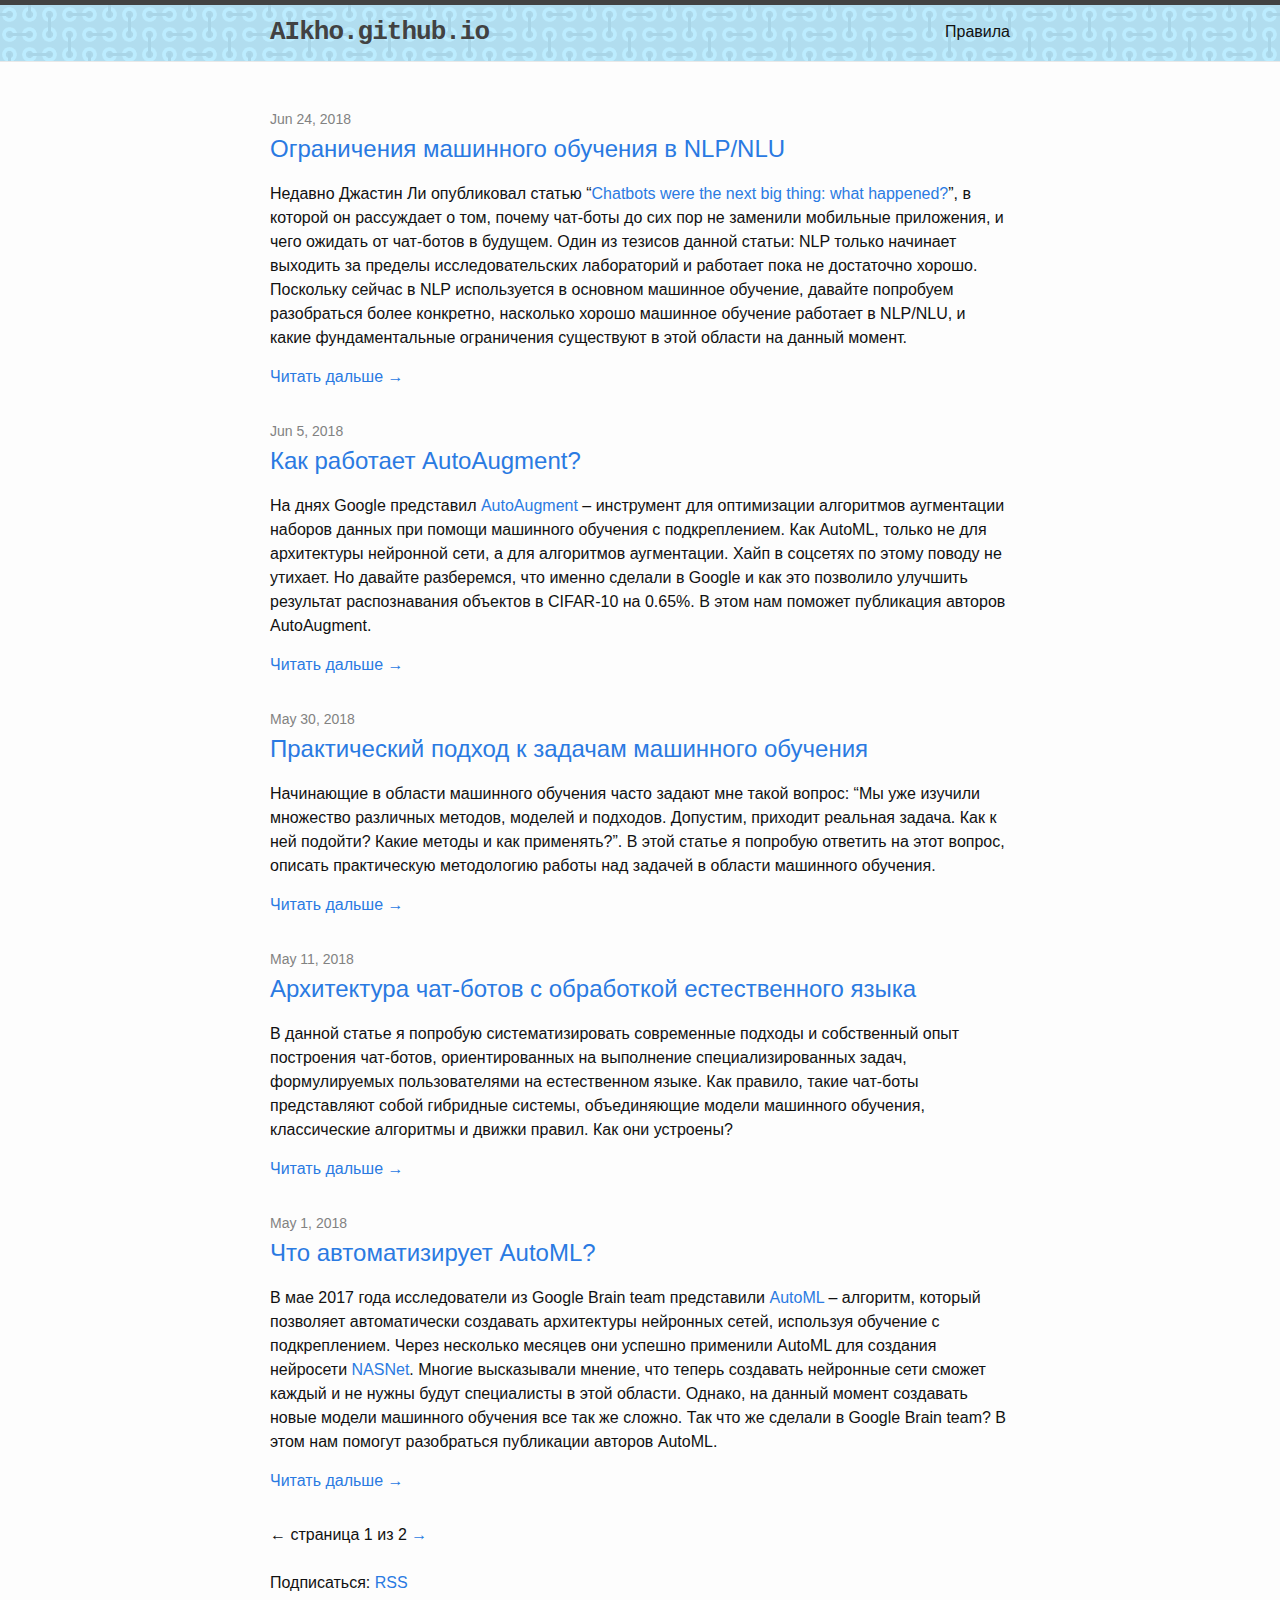
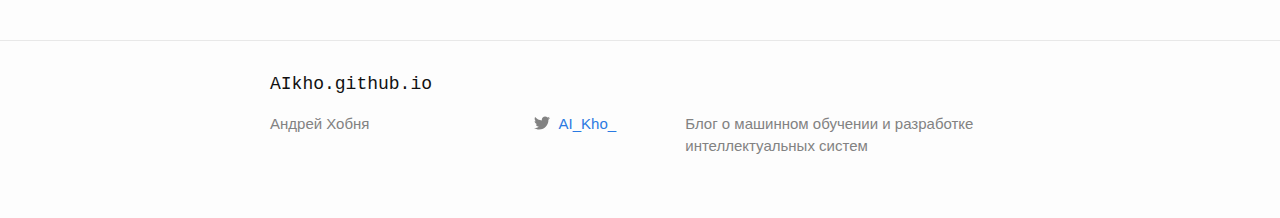
==== commit 257c905f: "new post" ====
--- a/index.html
+++ b/index.html
@@ -38,7 +38,19 @@
 <main class="page-content" aria-label="Content">
       <div class="wrapper">
         <div class="home"><h2 class="post-list-heading"></h2>
-    <ul class="post-list"><li><span class="post-meta">Jun 5, 2018</span>
+    <ul class="post-list"><li><span class="post-meta">Jun 24, 2018</span>
+        <h3>
+          <a class="post-link" href="/2018/06/24/limitations-of-ml-for-nlp.html">
+            Ограничения машинного обучения в NLP/NLU
+          </a>
+        </h3><p>Недавно Джастин Ли опубликовал статью “<a href="https://blog.growthbot.org/chatbots-were-the-next-big-thing-what-happened">Chatbots were the next big thing: what happened?</a>”,
+в которой он рассуждает о том, почему чат-боты до сих пор не заменили мобильные приложения, и чего ожидать от чат-ботов в будущем. Один из тезисов данной статьи:
+NLP только начинает выходить за пределы исследовательских лабораторий и работает пока не достаточно хорошо. Поскольку сейчас в NLP используется в основном
+машинное обучение, давайте попробуем разобраться более конкретно, насколько хорошо машинное обучение работает в NLP/NLU, и какие фундаментальные
+ограничения существуют в этой области на данный момент.</p>
+
+<a href="/2018/06/24/limitations-of-ml-for-nlp.html" title="Ограничения машинного обучения в NLP/NLU">Читать дальше →</a>
+      </li><li><span class="post-meta">Jun 5, 2018</span>
         <h3>
           <a class="post-link" href="/2018/06/05/how-does-autoaugment-work.html">
             Как работает AutoAugment?
@@ -81,19 +93,6 @@
 Так что же сделали в Google Brain team? В этом нам помогут разобраться публикации авторов AutoML.</p>
 
 <a href="/2018/05/01/what-does-automl-automate.html" title="Что автоматизирует AutoML?">Читать дальше →</a>
-      </li><li><span class="post-meta">Apr 24, 2018</span>
-        <h3>
-          <a class="post-link" href="/2018/04/24/machine-learning-training-performance.html">
-            Увеличение скорости машинного обучения
-          </a>
-        </h3><p>Большинство последних улучшений и прорывов в машинном обучении происходило в основном в области создания моделей, которые обучаются лучше, чем их предшественники.
-При этом, чем точнее модель, тем, как правило, выше ее вычислительная сложность.
-Конечно, доступные вычислительные мощности растут, железо совершенствуется, развиваются оптимизированные под глубокое обучение библиотеки. Тем не менее,
-работа с наиболее передовыми моделями машинного обучения требует все большего количества ресурсов. Поэтому нам нужны не только более точные модели,
-но и более эффективные алгоритмы обучения.
-Какие исследования в данном направлении сейчас ведутся и что уже сделано?</p>
-
-<a href="/2018/04/24/machine-learning-training-performance.html" title="Увеличение скорости машинного обучения">Читать дальше →</a>
       </li></ul>
 
     <!-- Pagination links -->
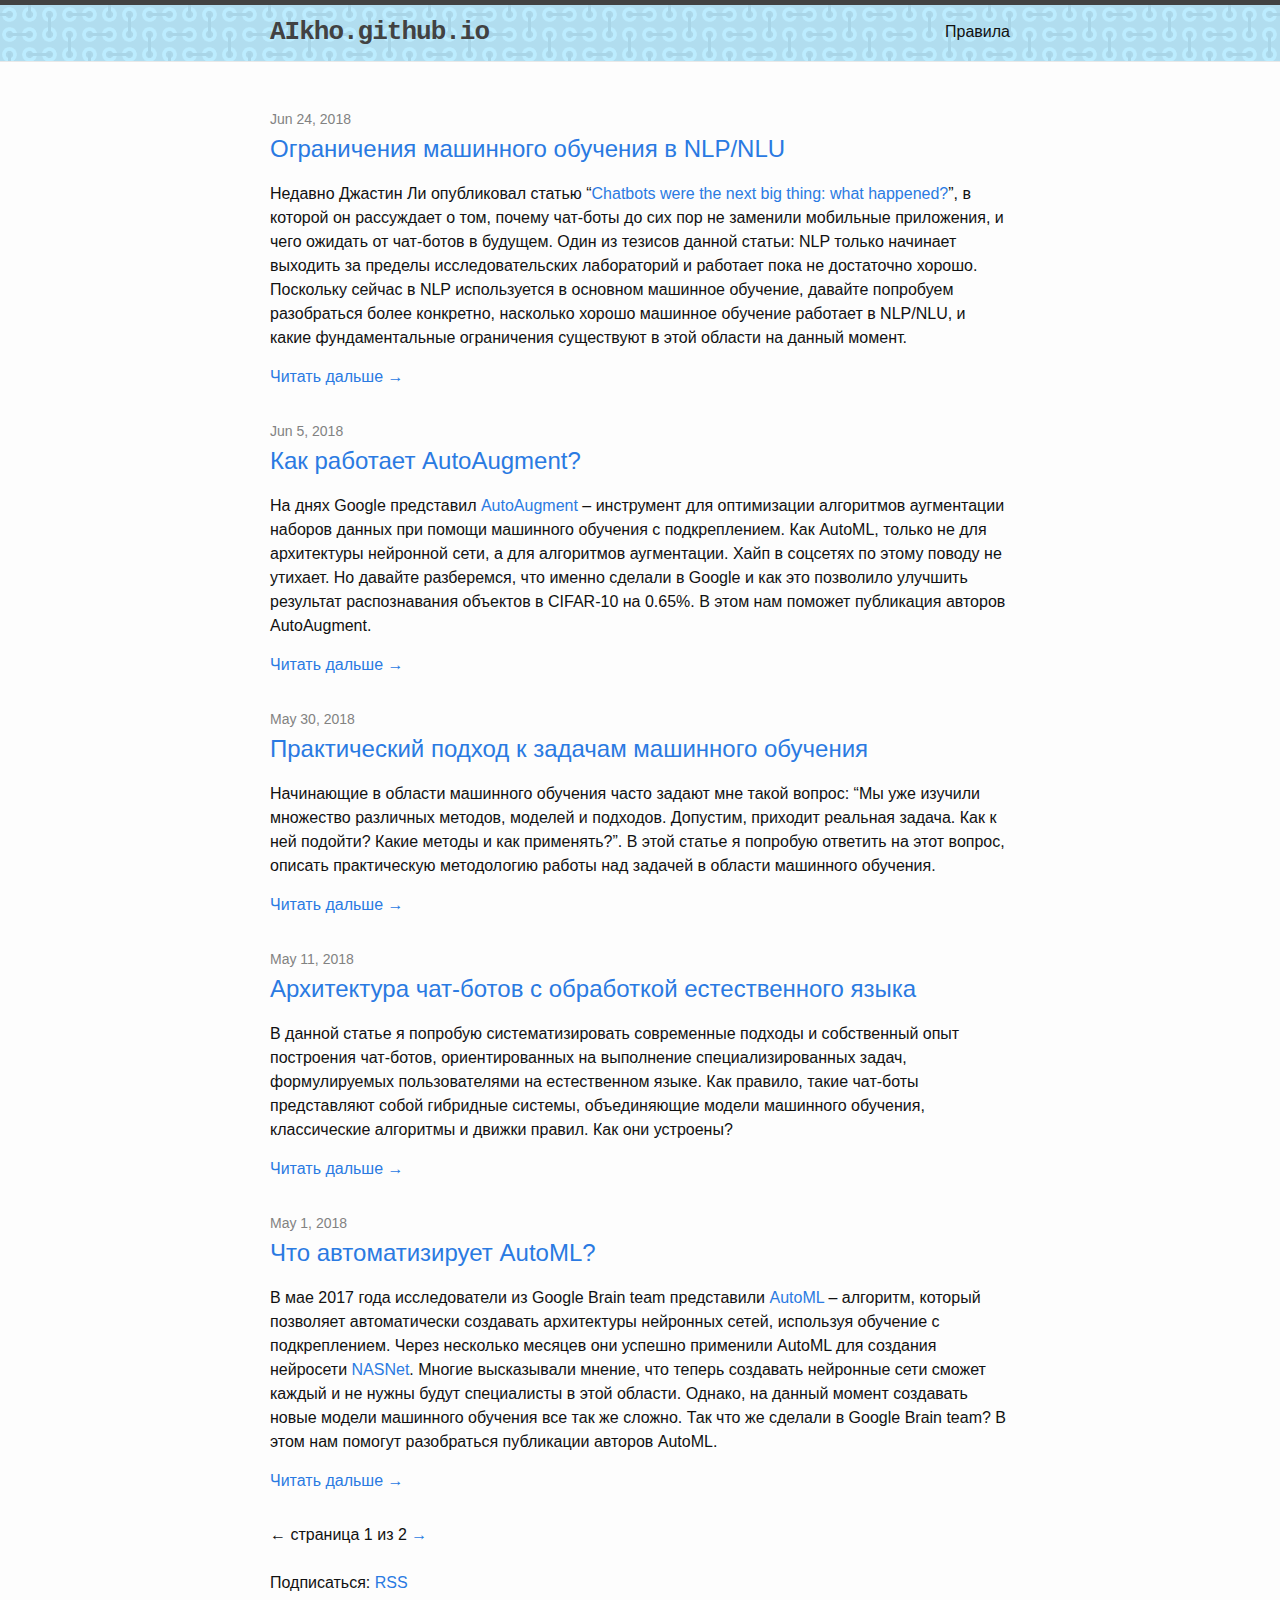
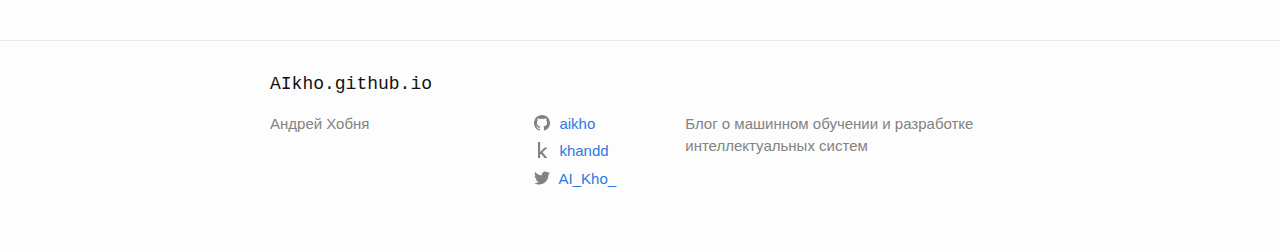
==== commit aabe80c5: "update license and links" ====
--- a/index.html
+++ b/index.html
@@ -123,7 +123,7 @@
           <li class="p-name">Андрей Хобня</li></ul>
       </div>
 
-      <div class="footer-col footer-col-2"><ul class="social-media-list"><li><a href="https://www.twitter.com/AI_Kho_"><svg class="svg-icon"><use xlink:href="/assets/minima-social-icons.svg#twitter"></use></svg> <span class="username">AI_Kho_</span></a></li></ul>
+      <div class="footer-col footer-col-2"><ul class="social-media-list"><li><a href="https://github.com/aikho"><svg class="svg-icon"><use xlink:href="/assets/minima-social-icons.svg#github"></use></svg> <span class="username">aikho</span></a></li><li><a href="https://kaggle.com/khandd"><svg class="svg-icon"><use xlink:href="/assets/kaggle.svg#kaggle"></use></svg> <span class="username">khandd</span></a></li><li><a href="https://www.twitter.com/AI_Kho_"><svg class="svg-icon"><use xlink:href="/assets/minima-social-icons.svg#twitter"></use></svg> <span class="username">AI_Kho_</span></a></li></ul>
 </div>
 
       <div class="footer-col footer-col-3">
